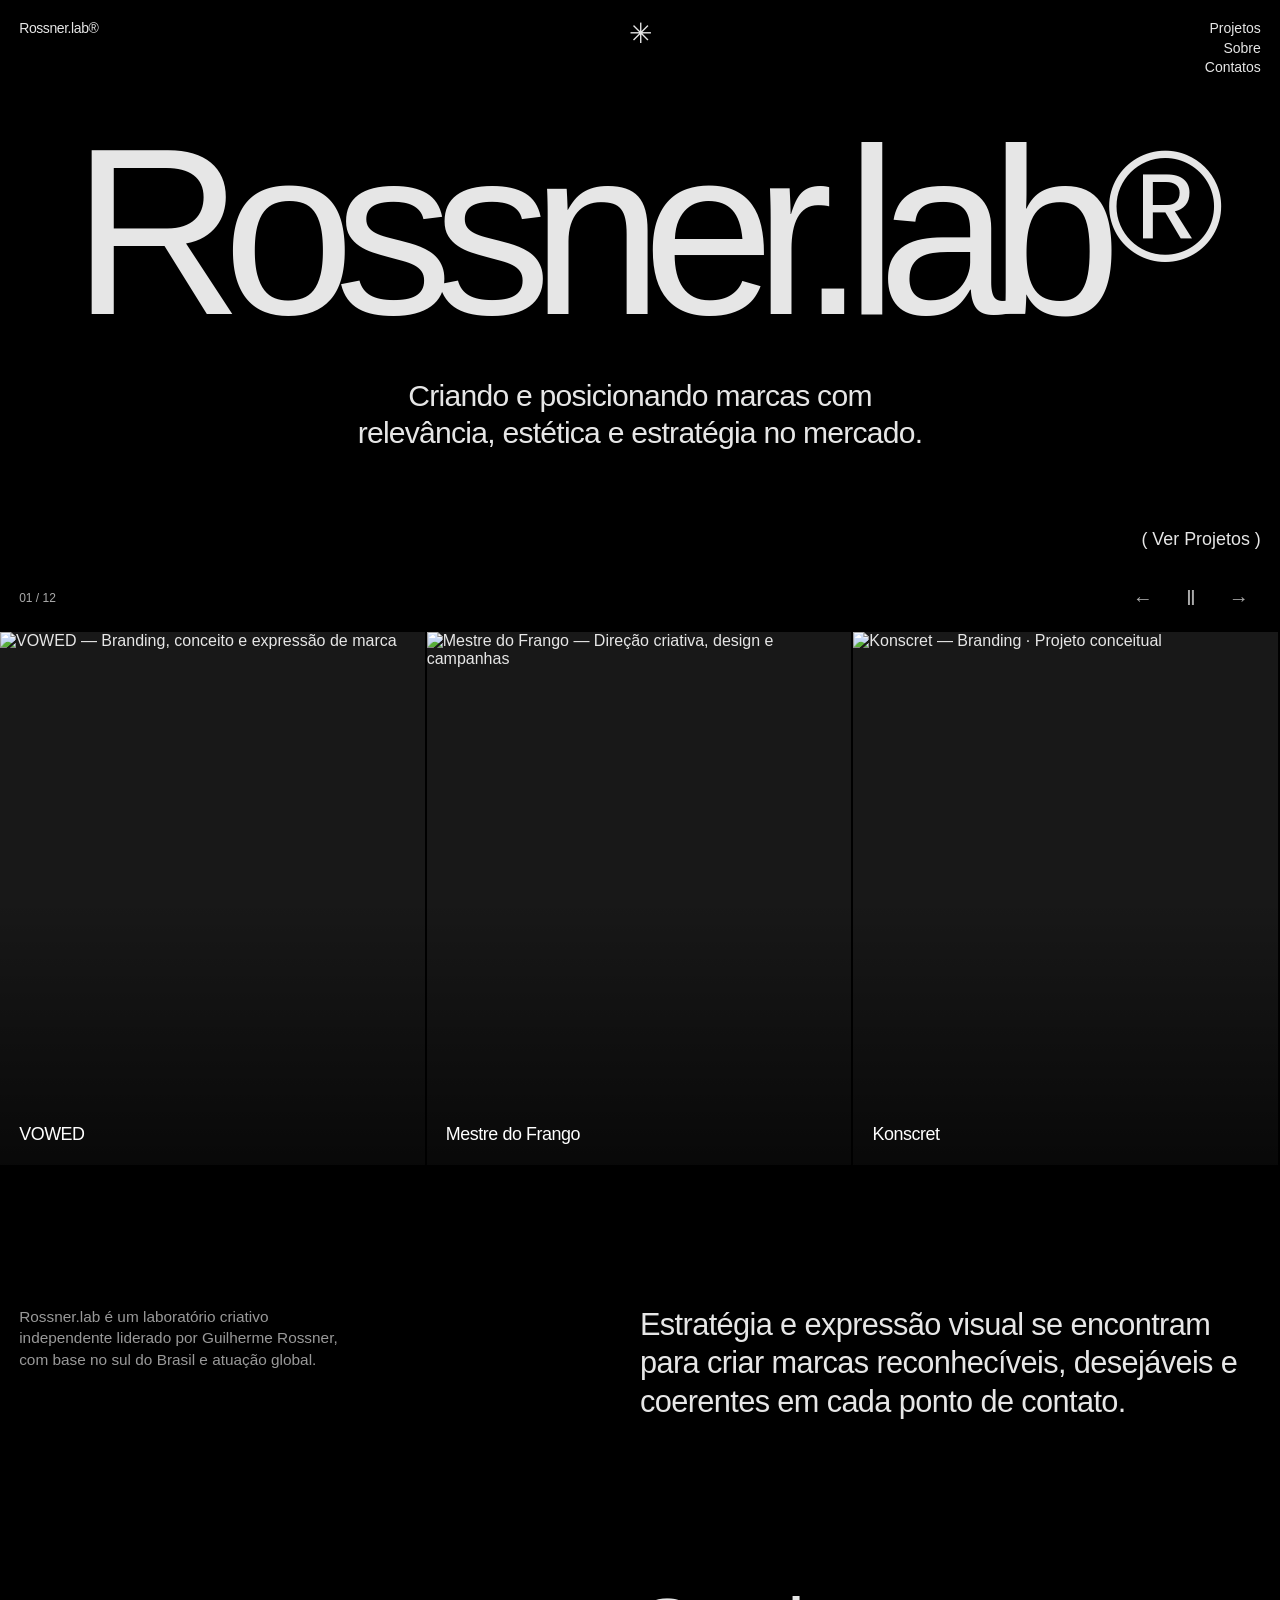
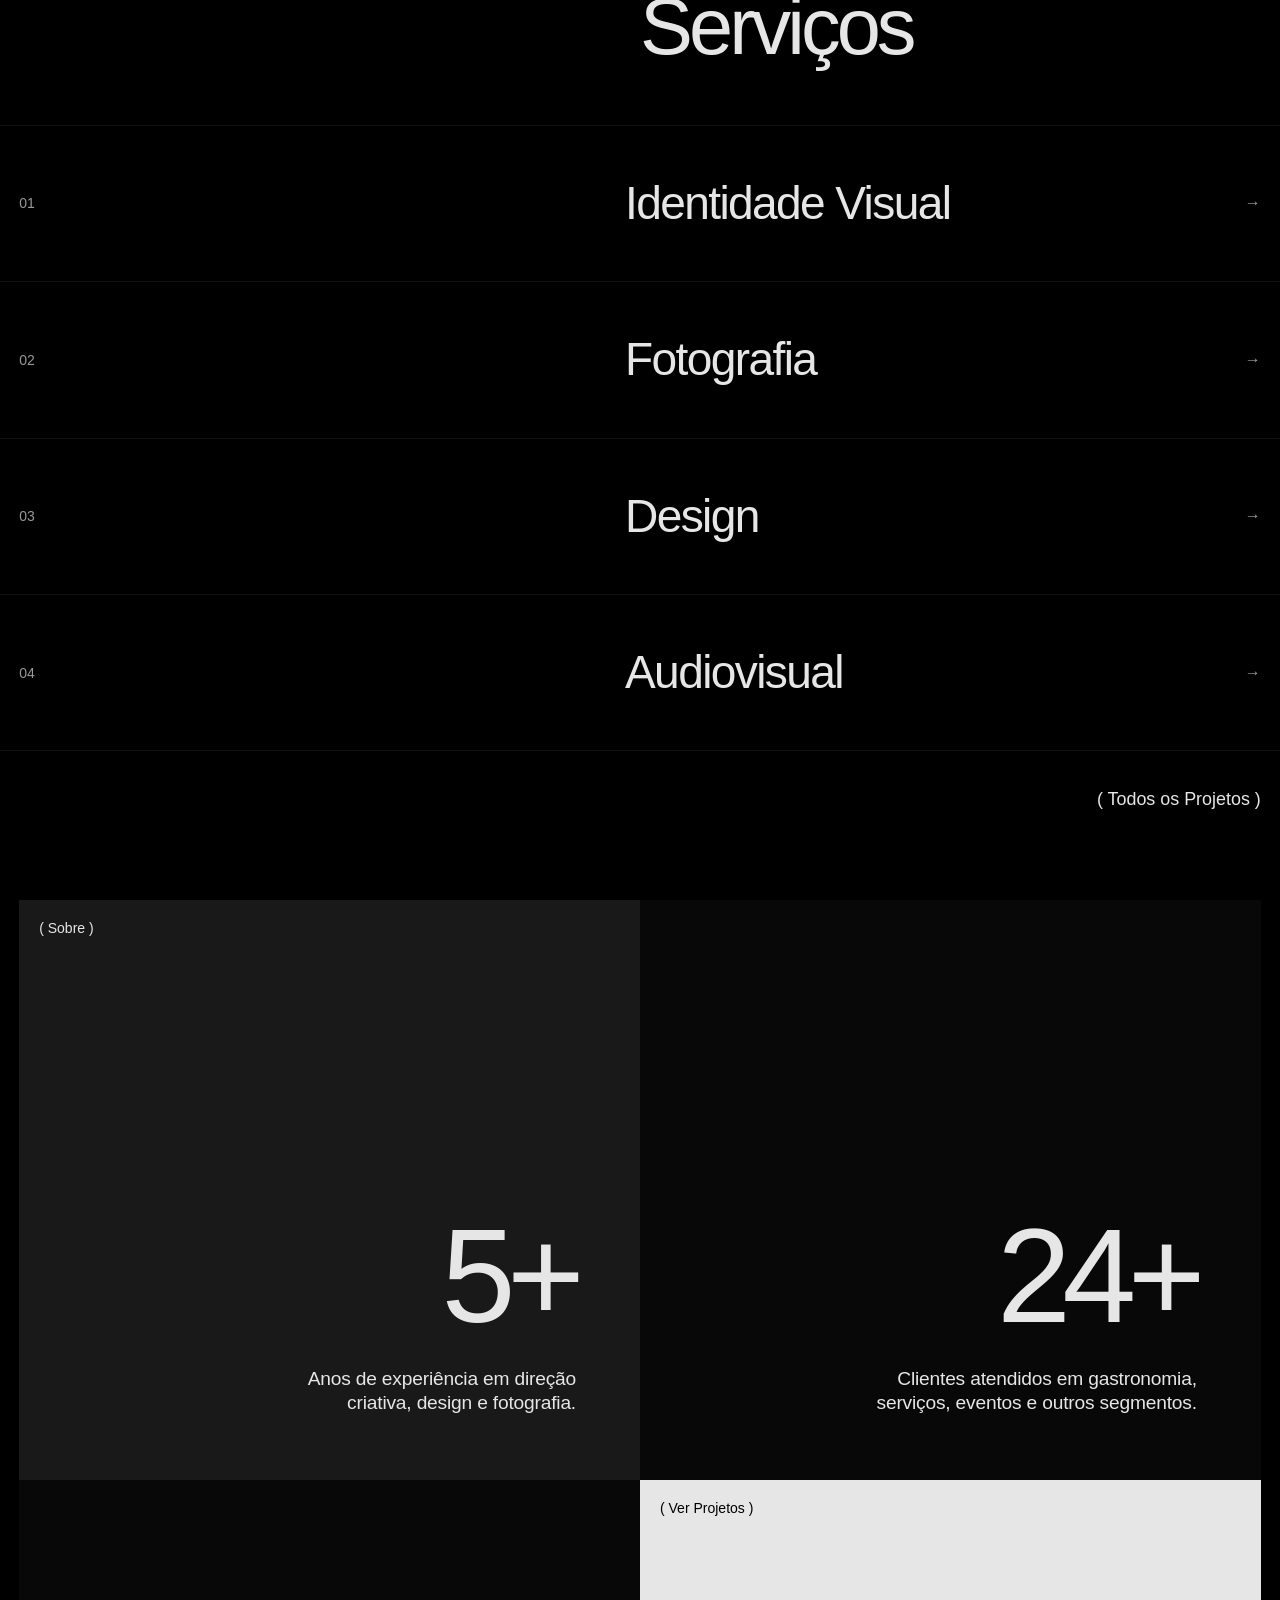
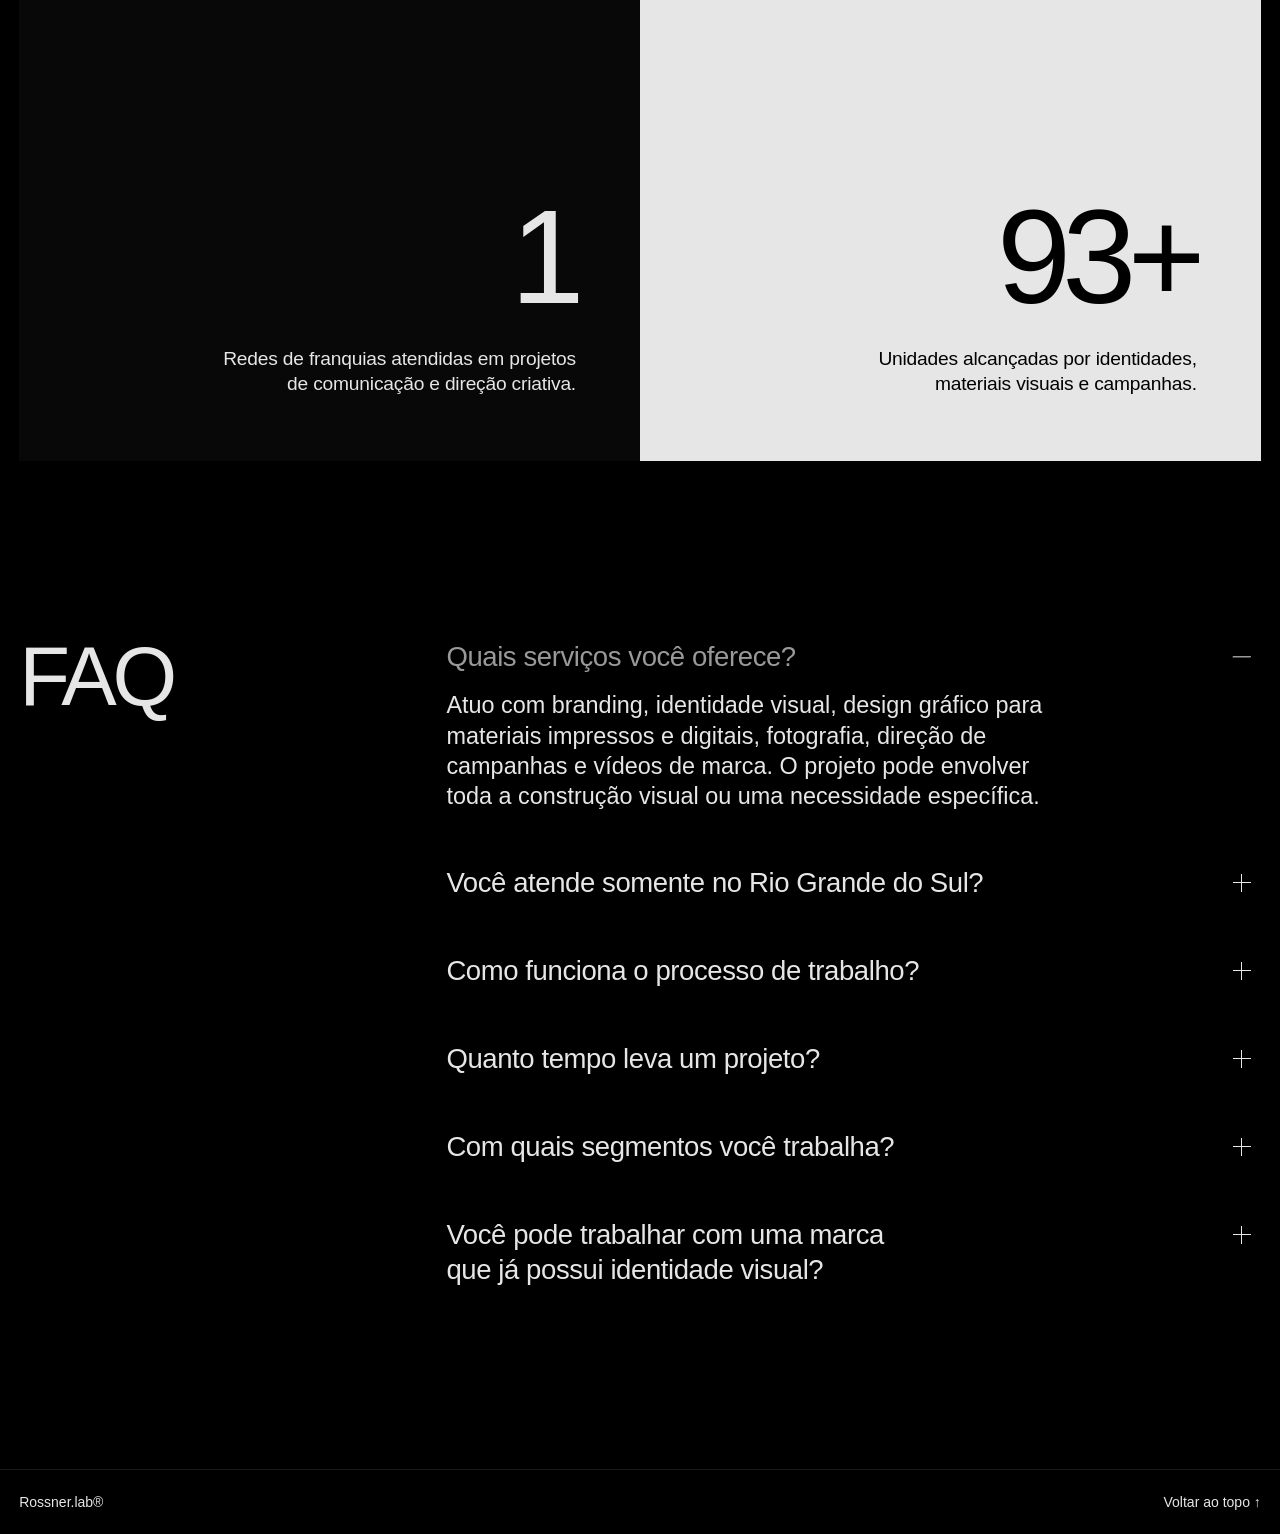
==== index.html @ 7d785ae7 "Add files via upload" ====
<!doctype html>
<html lang="pt-BR">
<head>
  <meta charset="utf-8">
  <meta name="viewport" content="width=device-width, initial-scale=1">
  <meta name="color-scheme" content="dark">
  <meta name="description" content="Rossner.lab é um laboratório criativo independente liderado por Guilherme Rossner. Estratégia, identidade visual, fotografia, design e audiovisual.">
  <title>Rossner.lab® — Laboratório criativo</title>
  <link rel="icon" type="image/svg+xml" href="data:image/svg+xml,%3Csvg xmlns='http://www.w3.org/2000/svg' viewBox='0 0 32 32'%3E%3Crect width='32' height='32' fill='%23000'/%3E%3Ctext x='5' y='25' font-family='Arial' font-size='26' fill='%23e6e6e6'%3ER%3C/text%3E%3C/svg%3E">
  <link rel="stylesheet" href="styles.css">
  <link rel="stylesheet" href="portfolio.css">
  <link rel="stylesheet" href="motion.css">
  <script src="app.js" defer></script>
  <script src="motion.js" defer></script>
</head>
<body>
  <a class="skip-link" href="#sobre">Pular para o conteúdo</a>
  <header class="header" id="inicio">
    <a class="brand" href="#inicio" aria-label="Rossner.lab — início">Rossner.lab®</a>
    <span class="asterisk" aria-hidden="true">✳</span>
    <nav aria-label="Navegação principal">
      <a href="projetos.html">Projetos</a>
      <a href="#sobre">Sobre</a>
      <a href="#contatos" data-contact>Contatos</a>
    </nav>
  </header>
  <main>
    <section class="hero" aria-labelledby="hero-title">
      <h1 id="hero-title">Rossner.lab<span class="registered">®</span></h1>
      <p class="hero-description">Criando e posicionando marcas com<br class="desktop-break"> relevância, estética e estratégia no mercado.</p>
      <a class="text-link hero-link" href="projetos.html">( Ver Projetos )</a>
    </section>

<!-- project-preview:start -->
    <section class="project-preview" aria-label="Prévia dos projetos" aria-roledescription="carrossel">
      <div class="preview-toolbar"><span class="preview-position" aria-live="off">01 / 12</span><div class="preview-controls" hidden>
        <button type="button" data-preview-prev aria-label="Projeto anterior">←</button>
        <button type="button" data-preview-pause aria-label="Pausar alternância automática">Ⅱ</button>
        <button type="button" data-preview-next aria-label="Próximo projeto">→</button>
      </div></div>
      <div class="preview-viewport"><div class="preview-track"><a class="project-card" data-categories="identidade-visual design fotografia" href="projetos/vowed.html" aria-label="Ver projeto VOWED"><img src="media/vowed/capa.webp" width="1000" height="1000" alt="VOWED — Branding, conceito e expressão de marca" loading="eager" decoding="async"><div class="card-caption"><span>VOWED</span><span class="card-year">2026</span></div><span class="card-open" aria-hidden="true">↗</span></a><a class="project-card" data-categories="design fotografia" href="projetos/mestre-do-frango.html" aria-label="Ver projeto Mestre do Frango"><img src="media/mestre-do-frango/capa.webp" width="1000" height="1000" alt="Mestre do Frango — Direção criativa, design e campanhas" loading="eager" decoding="async"><div class="card-caption"><span>Mestre do Frango</span><span class="card-year">Atual</span></div><span class="card-open" aria-hidden="true">↗</span></a><a class="project-card" data-categories="identidade-visual" href="projetos/konscret.html" aria-label="Ver projeto Konscret"><img src="media/konscret/capa.webp" width="1000" height="1000" alt="Konscret — Branding · Projeto conceitual" loading="lazy" decoding="async"><div class="card-caption"><span>Konscret</span><span class="card-year">2025</span></div><span class="card-open" aria-hidden="true">↗</span></a><a class="project-card" data-categories="identidade-visual" href="projetos/decorvitri.html" aria-label="Ver projeto Decorvitri"><img src="media/decorvitri/capa.webp" width="1000" height="1000" alt="Decorvitri — Branding" loading="lazy" decoding="async"><div class="card-caption"><span>Decorvitri</span><span class="card-year">2024</span></div><span class="card-open" aria-hidden="true">↗</span></a><a class="project-card" data-categories="design" href="projetos/haus.html" aria-label="Ver projeto Haus"><img src="media/haus/capa.webp" width="1000" height="1000" alt="Haus — Design de etiquetas" loading="lazy" decoding="async"><div class="card-caption"><span>Haus</span><span class="card-year">2025</span></div><span class="card-open" aria-hidden="true">↗</span></a><a class="project-card" data-categories="fotografia audiovisual" href="projetos/hako.html" aria-label="Ver projeto Hako"><img src="media/hako/capa.webp" width="1000" height="1000" alt="Hako — Fotografia e audiovisual" loading="lazy" decoding="async"><div class="card-caption"><span>Hako</span><span class="card-year">2023–2024</span></div><span class="card-open" aria-hidden="true">↗</span></a><a class="project-card" data-categories="identidade-visual" href="projetos/morada-blindada.html" aria-label="Ver projeto Morada Blindada"><img src="media/morada-blindada/capa.webp" width="1000" height="1000" alt="Morada Blindada — Rebranding" loading="lazy" decoding="async"><div class="card-caption"><span>Morada Blindada</span><span class="card-year">2024</span></div><span class="card-open" aria-hidden="true">↗</span></a><a class="project-card" data-categories="fotografia audiovisual design" href="projetos/america-steak-house.html" aria-label="Ver projeto America Steak House"><img src="media/america-steak-house/capa.webp" width="1000" height="1000" alt="America Steak House — Reposicionamento nas redes sociais, design e imagem" loading="lazy" decoding="async"><div class="card-caption"><span>America Steak House</span><span class="card-year">2024–2025</span></div><span class="card-open" aria-hidden="true">↗</span></a><a class="project-card" data-categories="identidade-visual" href="projetos/por-ju.html" aria-label="Ver projeto Por Ju"><img src="media/por-ju/capa.webp" width="1000" height="1000" alt="Por Ju — Branding" loading="lazy" decoding="async"><div class="card-caption"><span>Por Ju</span><span class="card-year">2024</span></div><span class="card-open" aria-hidden="true">↗</span></a><a class="project-card" data-categories="audiovisual" href="projetos/raro-aroma.html" aria-label="Ver projeto Raro Aroma"><img src="media/raro-aroma/capa.webp" width="1000" height="1000" alt="Raro Aroma — Audiovisual para redes sociais" loading="lazy" decoding="async"><div class="card-caption"><span>Raro Aroma</span><span class="card-year">2024</span></div><span class="card-open" aria-hidden="true">↗</span></a><a class="project-card" data-categories="audiovisual" href="projetos/pepperoni.html" aria-label="Ver projeto Pepperoni"><img src="media/pepperoni/capa.webp" width="1000" height="1000" alt="Pepperoni — Audiovisual para redes sociais" loading="lazy" decoding="async"><div class="card-caption"><span>Pepperoni</span><span class="card-year">2024</span></div><span class="card-open" aria-hidden="true">↗</span></a><a class="project-card" data-categories="audiovisual" href="projetos/tomodachi.html" aria-label="Ver projeto Tomodachi"><img src="media/tomodachi/capa.webp" width="1000" height="1000" alt="Tomodachi — Audiovisual para redes sociais" loading="lazy" decoding="async"><div class="card-caption"><span>Tomodachi</span><span class="card-year">2023</span></div><span class="card-open" aria-hidden="true">↗</span></a></div></div>
    </section>
    <!-- project-preview:end -->

    <section class="about" id="sobre" aria-label="Sobre o laboratório">
      <p class="about-intro">Rossner.lab é um laboratório criativo independente liderado por Guilherme Rossner, com base no sul do Brasil e atuação global.</p>
      <p class="philosophy">Estratégia e expressão visual se encontram para criar marcas reconhecíveis, desejáveis e coerentes em cada ponto de contato.</p>
    </section>

    <section class="services" id="servicos" aria-labelledby="services-title">
      <h2 id="services-title">Serviços</h2>
      <ol class="services-list">
        <li><a href="projetos.html?categoria=identidade-visual"><span class="service-number">01</span><span>Identidade Visual</span><span class="arrow" aria-hidden="true">→</span></a></li>
        <li><a href="projetos.html?categoria=fotografia"><span class="service-number">02</span><span>Fotografia</span><span class="arrow" aria-hidden="true">→</span></a></li>
        <li><a href="projetos.html?categoria=design"><span class="service-number">03</span><span>Design</span><span class="arrow" aria-hidden="true">→</span></a></li>
        <li><a href="projetos.html?categoria=audiovisual"><span class="service-number">04</span><span>Audiovisual</span><span class="arrow" aria-hidden="true">→</span></a></li>
      </ol>
      <div class="all-projects"><a class="text-link" href="projetos.html">( Todos os Projetos )</a></div>
    </section>

    <section class="experience" aria-label="Experiência em números">
      <article class="stat stat-highlight">
        <a class="stat-link" href="#sobre">( Sobre )</a>
        <div class="stat-content"><p class="stat-number">6+</p><p class="stat-description">Anos de experiência em direção<br class="desktop-break"> criativa, design e fotografia.</p></div>
      </article>
      <article class="stat">
        <div class="stat-content"><p class="stat-number">25+</p><p class="stat-description">Clientes atendidos em gastronomia,<br class="desktop-break"> serviços, eventos e outros segmentos.</p></div>
      </article>
      <article class="stat">
        <div class="stat-content"><p class="stat-number">2</p><p class="stat-description">Redes de franquias atendidas em projetos<br class="desktop-break"> de comunicação e direção criativa.</p></div>
      </article>
      <article class="stat stat-light">
        <a class="stat-link" href="projetos.html">( Ver Projetos )</a>
        <div class="stat-content"><p class="stat-number">96+</p><p class="stat-description">Unidades alcançadas por identidades,<br class="desktop-break"> materiais visuais e campanhas.</p></div>
      </article>
    </section>

    <section class="faq" id="faq" aria-labelledby="faq-title">
      <h2 id="faq-title">FAQ</h2>
      <div class="faq-items">
        <details name="faq" open><summary>Quais serviços você oferece?<span class="toggle" aria-hidden="true"></span></summary><p>Atuo com branding, identidade visual, design gráfico para materiais impressos e digitais, fotografia, direção de campanhas e vídeos de marca. O projeto pode envolver toda a construção visual ou uma necessidade específica.</p></details>
        <details name="faq"><summary>Você atende somente no Rio Grande do Sul?<span class="toggle" aria-hidden="true"></span></summary><p>Projetos de branding e design podem ser conduzidos remotamente para clientes do Brasil e do exterior. Fotografias e vídeos são realizados no RS ou em outras localidades mediante planejamento de produção e deslocamento.</p></details>
        <details name="faq"><summary>Como funciona o processo de trabalho?<span class="toggle" aria-hidden="true"></span></summary><p>Começamos com uma conversa de diagnóstico para entender o negócio, o público e os objetivos do projeto. Depois, definimos direção, etapas, entregáveis e cronograma antes de iniciar a criação.</p></details>
        <details name="faq"><summary>Quanto tempo leva um projeto?<span class="toggle" aria-hidden="true"></span></summary><p>O prazo depende do escopo e da complexidade. Após o briefing, você recebe uma proposta com etapas, entregáveis e cronograma definidos com clareza.</p></details>
        <details name="faq"><summary>Com quais segmentos você trabalha?<span class="toggle" aria-hidden="true"></span></summary><p>Tenho experiência com gastronomia, serviços, franquias, eventos e campanhas. O trabalho é especialmente indicado para marcas de gastronomia, moda, eventos e negócios que valorizam estética, posicionamento estratégico e apresentação.</p></details>
        <details name="faq"><summary>Você pode trabalhar com uma marca<br class="desktop-break"> que já possui identidade visual?<span class="toggle" aria-hidden="true"></span></summary><p>Sim. Posso criar uma identidade do zero, reposicionar uma marca ou desenvolver materiais, campanhas, fotografias e vídeos a partir de uma identidade existente.</p></details>
      </div>
    </section>
  </main>
  <footer><a href="#inicio">Rossner.lab®</a><a href="#inicio">Voltar ao topo ↑</a></footer>
  <dialog id="contact-dialog" aria-labelledby="contact-title">
    <button class="close-dialog" type="button" aria-label="Fechar">×</button>
    <p class="dialog-eyebrow">Rossner.lab®</p>
    <h2 id="contact-title">Contatos</h2>
    <p>Informações de contato em breve.</p>
    <button class="back-button" type="button">Voltar à página inicial</button>
  </dialog>
</body>
</html>
---- styles.css ----
:root{color-scheme:dark;--bg:#000;--ink:#e6e6e6;--muted:#999;--line:#191919;--gutter:clamp(16px,1.5vw,32px)}
*{box-sizing:border-box}
html{scroll-behavior:smooth;scroll-padding-top:32px}
body{margin:0;background:var(--bg);color:var(--ink);font-family:Arial,Helvetica,sans-serif;font-size:16px;-webkit-font-smoothing:antialiased}
a{color:inherit;text-decoration:none}
button{font:inherit;color:inherit;cursor:pointer}
a,button,summary{-webkit-tap-highlight-color:transparent}
a:focus-visible,button:focus-visible,summary:focus-visible{outline:2px solid currentColor;outline-offset:6px}
::selection{background:#e6e6e6;color:#000}
.skip-link{position:fixed;top:12px;left:12px;z-index:20;padding:12px;background:var(--ink);color:#000;transform:translateY(-160%)}
.skip-link:focus{transform:translateY(0)}
.header{position:relative;display:flex;justify-content:space-between;align-items:flex-start;padding:20px var(--gutter);font-size:14px;line-height:1.25}
.brand{letter-spacing:-.03em}
.asterisk{position:absolute;left:50%;transform:translateX(-50%);font-size:28px;line-height:1}
.header nav{display:flex;flex-direction:column;text-align:right;gap:2px}
.header nav a:hover,footer a:hover{color:var(--muted)}
.hero{min-height:calc(100svh - 98px);max-height:1000px;display:flex;flex-direction:column;padding:0 var(--gutter) 24px}
.hero h1{font-size:18.5vw;line-height:1.04;letter-spacing:-.085em;font-weight:400;margin:12px 0 22px;white-space:nowrap;align-self:center}
.registered{display:inline-block;font-size:.67em;letter-spacing:-.1em;vertical-align:top;line-height:1.23;margin-left:.035em}
.hero-description{font-size:clamp(18px,2.35vw,34px);line-height:1.25;letter-spacing:-.025em;text-align:center;margin:0 auto;max-width:760px}
.text-link{font-size:clamp(16px,1.4vw,22px);display:inline-block;transition:opacity .2s}
.text-link:hover{opacity:.65}
.hero-link{margin-top:auto;align-self:flex-end;padding-top:64px}
.about{display:grid;grid-template-columns:1fr 1fr;gap:0;padding:clamp(110px,15vw,220px) var(--gutter) clamp(100px,13vw,190px)}
.about-intro{max-width:360px;padding-right:36px;color:var(--muted);font-size:clamp(14px,1.2vw,18px);line-height:1.4;margin:0}
.philosophy{margin:0;max-width:690px;font-size:clamp(20px,2.4vw,36px);line-height:1.25;letter-spacing:-.02em}
h2{font-weight:400;letter-spacing:-.05em}
.services h2{margin:0 0 58px 50%;font-size:clamp(40px,6.2vw,88px);line-height:1}
.services-list{list-style:none;margin:0;padding:0}
.services-list li{border-top:1px solid #111}
.services-list li:last-child{border-bottom:1px solid #111}
.services-list a{display:grid;grid-template-columns:1fr 1fr 30px;align-items:center;padding:clamp(28px,4vw,58px) var(--gutter);transition:background .2s}
.services-list a:hover{background:#111}
.service-number{font-size:14px;color:var(--muted)}
.services-list a>span:nth-child(2){font-size:clamp(26px,3.6vw,50px);line-height:1.15;letter-spacing:-.035em}
.arrow{text-align:right;color:var(--muted);transition:transform .2s}
.services-list a:hover .arrow{transform:translateX(4px);color:var(--ink)}
.all-projects{text-align:right;padding:38px var(--gutter) 90px}
.experience{display:grid;grid-template-columns:repeat(2,minmax(0,1fr));margin:0 var(--gutter)}
.stat{aspect-ratio:1.07;position:relative;display:flex;align-items:flex-end;justify-content:flex-end;padding:clamp(26px,5vw,76px);background:#080808}
.stat-highlight{background:#191919}
.stat-light{background:#e6e6e6;color:#000}
.stat-link{position:absolute;top:20px;left:20px;font-size:14px}
.stat-link:hover{text-decoration:underline;text-underline-offset:4px}
.stat-content{text-align:right}
.stat-number{font-size:clamp(70px,10.4vw,156px);font-weight:400;line-height:1;letter-spacing:-.065em;margin:0 0 24px}
.stat-description{font-size:clamp(14px,1.5vw,22px);line-height:1.3;letter-spacing:-.01em;margin:0}
.faq{display:grid;grid-template-columns:1fr 2fr;gap:20px;padding:clamp(100px,14vw,220px) var(--gutter) clamp(100px,10vw,160px)}
.faq h2{font-size:clamp(60px,6.5vw,100px);line-height:.9;margin:0}
.faq details{padding-bottom:clamp(32px,4.2vw,64px)}
.faq summary{position:relative;padding-right:54px;list-style:none;cursor:pointer;font-size:clamp(20px,2.15vw,32px);line-height:1.25;letter-spacing:-.015em}
.faq summary::-webkit-details-marker{display:none}
.faq details[open] summary{color:var(--muted)}
.faq p{max-width:680px;width:75%;font-size:clamp(18px,1.83vw,28px);line-height:1.3;margin:16px 0 0}
.toggle{position:absolute;right:10px;top:.3em;width:18px;height:18px}
.toggle:before,.toggle:after{content:"";position:absolute;background:currentColor}
.toggle:before{left:0;right:0;top:8px;height:1px}
.toggle:after{top:0;bottom:0;left:8px;width:1px;transition:transform .2s}
details[open] .toggle:after{transform:rotate(90deg)}
footer{border-top:1px solid var(--line);padding:24px var(--gutter);display:flex;justify-content:space-between;gap:20px;font-size:14px}
dialog{background:#111;color:var(--ink);border:1px solid #333;width:min(760px,calc(100% - 32px));padding:clamp(28px,5vw,64px);max-height:85svh}
dialog::backdrop{background:rgb(0 0 0 / .85);backdrop-filter:blur(8px)}
dialog h2{font-size:clamp(34px,5vw,64px);margin:40px 0 20px;line-height:1.05}
dialog p{font-size:18px;line-height:1.4;color:#aaa}
dialog .dialog-eyebrow{font-size:14px;padding-right:32px}
.close-dialog{position:absolute;top:14px;right:18px;background:none;border:0;font-size:32px;width:44px;height:44px}
.back-button{padding:14px 0;background:none;border:0;border-bottom:1px solid #888;margin-top:32px;font-size:16px}
body:has(dialog[open]){overflow:hidden}
@media(min-width:1600px){main,.header,footer{max-width:1920px;margin-left:auto;margin-right:auto}.hero h1{font-size:min(18.5vw,355px)}}
@media(max-width:700px){
 .header{padding-top:18px}.hero{min-height:72svh;max-height:none;padding-top:28px}.hero h1{font-size:18vw;margin-bottom:24px}.hero-description{max-width:360px;font-size:18px}.hero-link{padding-top:80px}
 .about{grid-template-columns:1fr;gap:48px;padding-top:100px;padding-bottom:90px}.about-intro{max-width:310px;padding:0}.philosophy{max-width:490px;font-size:25px}
 .services h2{margin-left:var(--gutter);margin-bottom:34px}.services-list a{grid-template-columns:50px 1fr 20px;padding-block:28px}.services-list a>span:nth-child(2){font-size:28px}.all-projects{padding-top:28px;padding-bottom:70px}
 .stat{min-height:260px;aspect-ratio:auto;padding:52px 20px 26px}.stat-number{font-size:64px;margin-bottom:18px}.stat-description{font-size:14px}.stat-link{top:14px;left:14px}.desktop-break{display:none}
 .faq{grid-template-columns:1fr;padding-top:100px;gap:50px}.faq h2{font-size:64px}.faq summary{font-size:21px;padding-right:34px}.faq p{font-size:18px;width:100%;padding-right:22px}.faq details{padding-bottom:34px}.toggle{right:2px}
}
@media(max-width:380px){.experience{grid-template-columns:1fr}.stat{min-height:300px}.stat-number{font-size:84px}.stat-description{font-size:16px}.hero-description{font-size:17px}}
@media(prefers-reduced-motion:reduce){html{scroll-behavior:auto}*,*:before,*:after{transition:none!important}}
---- portfolio.css ----
/* Galeria e estudos de caso — Rossner.lab */
.sr-only{position:absolute;width:1px;height:1px;padding:0;margin:-1px;overflow:hidden;clip:rect(0,0,0,0);white-space:nowrap;border:0}
[hidden]{display:none!important}
.projects-intro{text-align:center;padding:60px var(--gutter) 76px}
.projects-intro h1{font-weight:400;font-size:clamp(64px,11.6vw,172px);line-height:1;letter-spacing:-.075em;margin:0 0 38px;display:inline-flex;align-items:flex-start}
.projects-intro sup{font-size:.26em;color:#999;letter-spacing:-.03em;font-weight:400;margin:8px 0 0 12px;line-height:1.2}
.projects-intro p{font-size:clamp(18px,2vw,28px);line-height:1.3;margin:0 auto;max-width:650px;letter-spacing:-.02em}
.filter-wrap{position:sticky;top:0;z-index:5;background:rgba(0,0,0,.95);backdrop-filter:blur(12px)}
.project-filters{display:flex;justify-content:center;gap:clamp(18px,3vw,50px);padding:24px var(--gutter);flex-wrap:wrap}
.project-filters button{border:0;background:transparent;color:#999;font-size:clamp(14px,1.3vw,18px);padding:10px 0;transition:color .2s;white-space:nowrap}
.project-filters button:hover,.project-filters button[aria-pressed=true]{color:#fff}
.project-filters button[aria-pressed=true]{text-decoration:underline;text-underline-offset:8px;text-decoration-thickness:1px}
.project-grid{display:grid;grid-template-columns:repeat(2,minmax(0,1fr));gap:2px;background:#000}
.project-card{position:relative;display:block;aspect-ratio:1;overflow:hidden;background:#181818;isolation:isolate}
.project-card img{display:block;width:100%;height:100%;object-fit:cover;transition:transform .7s cubic-bezier(.2,.6,.3,1)}
.project-card:after{content:"";position:absolute;inset:50% 0 0;background:linear-gradient(transparent,rgba(0,0,0,.65));pointer-events:none}
.card-caption{position:absolute;z-index:1;bottom:24px;left:var(--gutter);right:var(--gutter);display:flex;align-items:flex-end;gap:20px;justify-content:space-between;font-size:clamp(16px,1.8vw,26px);color:white;letter-spacing:-.025em}
.card-year{font-size:14px;white-space:nowrap;opacity:.8}
.card-open{position:absolute;z-index:1;right:24px;top:24px;font-size:26px;color:#fff;text-shadow:0 1px 12px #000;opacity:0;transform:translate(-6px,6px);transition:opacity .2s,transform .2s}
.project-card:hover img,.project-card:focus-visible img{transform:scale(1.035)}
.project-card:hover .card-open,.project-card:focus-visible .card-open{opacity:1;transform:none}
.project-card:focus-visible{outline-offset:-6px;outline-color:white;z-index:2}
.header-overlay{position:absolute;z-index:3;top:0;left:0;right:0;color:#fff;text-shadow:0 1px 15px #000}
.header-overlay nav a:hover{color:white;text-decoration:underline;text-underline-offset:4px}
.case-hero{position:relative;height:100svh;min-height:540px;max-height:1400px;display:grid;place-items:center;isolation:isolate;overflow:hidden;background:#151515}
.case-cover{position:absolute;inset:0;z-index:-2;width:100%;height:100%;object-fit:cover}
.case-hero:before{content:"";position:absolute;inset:0;z-index:-1;background:linear-gradient(rgba(0,0,0,.28),rgba(0,0,0,.15) 35%,rgba(0,0,0,.36) 80%,rgba(0,0,0,.42))}
.case-hero-title{text-align:center;padding:100px 5vw;color:#fff;text-shadow:0 2px 45px rgba(0,0,0,.18)}
.case-hero h1{font-size:clamp(64px,11vw,180px);font-weight:400;letter-spacing:-.065em;line-height:.98;max-width:1400px;margin:0;text-wrap:balance}
.case-hero-title p{font-size:clamp(22px,2.7vw,42px);margin:42px 0 0;letter-spacing:-.03em}
.case-scroll{position:absolute;bottom:32px;left:50%;font-size:28px;transform:translateX(-50%);padding:12px}
.projects-back{position:fixed;bottom:24px;left:var(--gutter);z-index:9;display:inline-block;padding:14px 20px;border-radius:50px;background:rgba(0,0,0,.7);color:#fff;backdrop-filter:blur(16px);font-size:clamp(16px,1.6vw,24px);border:1px solid rgba(255,255,255,.15)}
.projects-back:hover{background:#e6e6e6;color:black}
.case-info{padding:clamp(70px,10vw,150px) var(--gutter) 0}
.case-statement{font-size:clamp(30px,4vw,64px);line-height:1.1;letter-spacing:-.04em;max-width:1200px;margin:0 0 clamp(60px,7vw,110px);text-wrap:pretty}
.case-facts{display:grid;grid-template-columns:repeat(3,minmax(0,1fr));gap:50px 44px;padding:60px 0;border-top:1px solid #222;border-bottom:1px solid #222;margin:0}
.case-facts dt{font-size:clamp(16px,1.5vw,22px);color:#999;margin-bottom:18px}
.case-facts dd{font-size:clamp(20px,2.2vw,34px);letter-spacing:-.03em;line-height:1.25;margin:0;max-width:460px}
.case-story{display:grid;grid-template-columns:1fr 1fr;gap:8vw;padding:clamp(70px,9vw,150px) var(--gutter)}
.case-story h2{font-size:clamp(28px,3.2vw,50px);line-height:1.12;margin:0 0 28px;letter-spacing:-.04em}
.case-story p{font-size:clamp(18px,1.7vw,26px);line-height:1.45;max-width:730px;color:#a9a9a9;margin:0}
.gallery-heading{display:flex;justify-content:space-between;align-items:baseline;padding:0 var(--gutter) 28px}
.gallery-heading h2{font-size:clamp(30px,3.2vw,48px);margin:0}
.gallery-heading span{color:#999;font-size:14px}
.case-films{padding-bottom:80px}
.film-grid{display:flex;justify-content:center;align-items:flex-start;gap:12px;padding:0 var(--gutter);flex-wrap:wrap}
.film{margin:0;min-width:0}
.film-landscape{flex:1 1 100%}
.film-portrait{flex:0 1 440px;width:calc(50% - 6px)}
.film video{display:block;background:#111;width:100%;height:auto;max-height:85svh;object-fit:contain}
.film figcaption{display:flex;gap:16px;justify-content:space-between;font-size:14px;line-height:1.3;color:#aaa;padding:16px 0}
.film figcaption a{font-size:20px;color:#eee;padding:0 10px}
.case-gallery{display:grid;grid-template-columns:repeat(2,minmax(0,1fr));gap:8px}
.gallery-item{margin:0;min-width:0;background:#111;display:flex;align-items:center}
.gallery-wide{grid-column:1/-1}
.gallery-image{display:block;position:relative;width:100%;padding:0;border:0;background:none;cursor:zoom-in;line-height:0}
.gallery-image img{width:100%;height:auto;display:block}
.gallery-image:focus-visible{outline-offset:-6px;outline-color:#fff;z-index:2}
.enlarge-icon{position:absolute;right:16px;bottom:16px;display:grid;place-items:center;width:36px;height:36px;border-radius:50%;background:rgba(0,0,0,.55);color:#fff;font-size:20px;line-height:1;opacity:0;transition:opacity .2s}
.gallery-image:hover .enlarge-icon,.gallery-image:focus-visible .enlarge-icon{opacity:1}
.gallery-photos{grid-template-columns:repeat(3,minmax(0,1fr));align-items:start}
.case-source{padding:40px var(--gutter);font-size:16px;text-align:right;color:#aaa}
.case-source a:hover{color:white}
.case-next{display:flex;justify-content:space-between;align-items:flex-end;gap:30px;padding:100px var(--gutter) 120px}
.case-next>a:first-child{font-size:16px;color:#aaa}
.next-title{font-size:clamp(30px,5vw,72px);letter-spacing:-.055em;line-height:1.1;text-align:right}
.next-title span{display:block;color:#999;font-size:14px;letter-spacing:0;margin-bottom:20px}
.case-page footer{padding-bottom:100px}
.lightbox{position:fixed;inset:0;margin:auto;width:100%;height:100%;max-width:none;max-height:none;background:rgba(0,0,0,.97);border:0;padding:64px 64px 40px;overflow:hidden}
.lightbox[open]{display:grid;grid-template-columns:1fr;place-items:center}
.lightbox::backdrop{background:#000}
.lightbox figure{margin:0;max-width:100%;max-height:100%;text-align:center;display:flex;flex-direction:column;align-items:center}
.lightbox figure img{display:block;max-width:100%;max-height:calc(100svh - 170px);object-fit:contain;width:auto;height:auto}
.lightbox figcaption{font-size:14px;color:#ccc;margin-top:20px;line-height:1.4}
.lightbox-prev,.lightbox-next{position:absolute;top:50%;transform:translateY(-50%);width:48px;height:60px;background:transparent;border:0;font-size:28px}
.lightbox-prev{left:8px}.lightbox-next{right:8px}
.lightbox-count{position:absolute;left:24px;top:28px;font-size:14px;color:#aaa}
.lightbox .close-dialog{top:14px;right:16px}
@media(max-width:700px){
 .projects-intro{padding:50px 16px 50px}.projects-intro h1{font-size:clamp(64px,14vw,100px);margin-bottom:26px}.projects-intro sup{margin-top:2px;margin-left:6px}.projects-intro p{font-size:18px;max-width:360px}.projects-intro br{display:none}
 .project-filters{gap:8px 20px;padding:14px 12px}.project-filters button{font-size:14px;padding:10px 0}.card-caption{left:14px;right:14px;bottom:14px;font-size:17px}.card-year{display:none}.card-open{display:none}
 .case-hero{min-height:500px;height:85svh}.case-hero h1{font-size:clamp(58px,12vw,84px)}.case-hero-title p{font-size:24px;margin-top:28px}.case-hero-title{padding-inline:24px}.case-scroll{bottom:20px}
 .case-facts{grid-template-columns:repeat(2,minmax(0,1fr));gap:30px 24px;padding:34px 0}.case-facts dt{margin-bottom:10px;font-size:14px}.case-facts dd{font-size:20px}
 .case-story{grid-template-columns:1fr;gap:46px;padding-block:66px}.case-story h2{font-size:30px;margin-bottom:18px}.case-story p{font-size:18px}
 .case-gallery{gap:4px}.gallery-photos{grid-template-columns:repeat(2,minmax(0,1fr))}.gallery-wide{grid-column:1/-1}.case-next{padding-block:70px 90px;flex-direction:column;align-items:flex-end}.next-title{font-size:38px}.case-films{padding-bottom:50px}.film-grid{gap:8px}.film figcaption{font-size:13px}.film-portrait{width:100%;flex-basis:440px}.projects-back{bottom:16px;padding:12px 16px;font-size:16px}
 .lightbox{padding:70px 16px 100px}.lightbox figure img{max-height:calc(100svh - 220px)}.lightbox-prev,.lightbox-next{top:auto;bottom:22px;transform:none}.lightbox-prev{left:calc(50% - 70px)}.lightbox-next{right:calc(50% - 70px)}
}
@media(max-width:420px){.project-grid{grid-template-columns:1fr}.project-card{aspect-ratio:1.05}.card-caption{font-size:21px}.card-year{display:inline}.case-gallery{grid-template-columns:1fr}.gallery-wide{grid-column:auto}}
---- motion.css ----
/* Movimento discreto, com rolagem nativa e preferência de acessibilidade. */
.hero{min-height:0;max-height:none;padding-bottom:18px}
.hero-link{margin-top:clamp(46px,6vw,100px);padding-top:0}
.project-preview{--visible:3;position:relative;padding-top:8px}
.preview-toolbar{display:flex;justify-content:space-between;align-items:center;padding:0 var(--gutter) 12px;gap:20px;color:#aaa;font-size:12px;font-variant-numeric:tabular-nums}
.preview-controls{display:flex;gap:4px}
.preview-controls button{background:transparent;border:0;padding:8px;min-width:44px;min-height:44px;font-size:20px;line-height:1;transition:color .2s}
.preview-controls button:hover{color:#fff}
.preview-viewport{overflow-x:auto;scrollbar-width:thin;touch-action:pan-y}
.preview-track{display:flex;align-items:stretch}
.preview-track>.project-card{flex:0 0 calc(100% / var(--visible));aspect-ratio:4/5;border-right:2px solid #000}
.preview-track .card-caption{font-size:clamp(17px,1.4vw,23px);bottom:20px}
.preview-track .card-year{display:none}
.preview-ready .preview-viewport{overflow:hidden}
.preview-ready .preview-track{transition:transform .85s cubic-bezier(.22,.68,.22,1);will-change:transform}
.preview-track.no-transition{transition:none}
.about{padding-top:clamp(85px,11vw,170px)}
.motion-ready .reveal{opacity:0;transform:translate3d(0,24px,0);transition:opacity .85s ease,transform .85s cubic-bezier(.2,.65,.25,1)}
.motion-ready .reveal.is-visible{opacity:1;transform:none}
.motion-ready .hero h1,.motion-ready .projects-intro h1,.motion-ready .case-hero-title{animation:arrival 1s cubic-bezier(.2,.65,.25,1) both}
.motion-ready .hero-description,.motion-ready .projects-intro p{animation:arrival 1s .12s cubic-bezier(.2,.65,.25,1) both}
.motion-ready .case-cover{transform:translate3d(0,var(--cover-offset,0px),0) scale(1.045)}
.stat-number{font-variant-numeric:tabular-nums}
.faq details[open] p{animation:arrival .4s ease both}
.next-title,.projects-back{transition:color .25s,background .25s,opacity .25s}
.next-title:hover{opacity:.65}
@keyframes arrival{from{opacity:0;transform:translate3d(0,20px,0)}to{opacity:1;transform:translate3d(0,0,0)}}
@media(max-width:900px){.project-preview{--visible:2}}
@media(max-width:600px){
 .hero{min-height:0;padding-top:20px}.hero-link{margin-top:60px;padding-top:0}
 .project-preview{--visible:1}.preview-track>.project-card{aspect-ratio:1}
 .preview-track .card-caption{font-size:22px}.preview-toolbar{padding-bottom:6px}
 .about{padding-top:80px}.header nav a{padding-block:3px}
}
@media(prefers-reduced-motion:reduce){
 html{scroll-behavior:auto}
 *,*:before,*:after{animation:none!important;transition:none!important}
 .motion-ready .reveal{opacity:1;transform:none}
 .motion-ready .case-cover{transform:none}
}
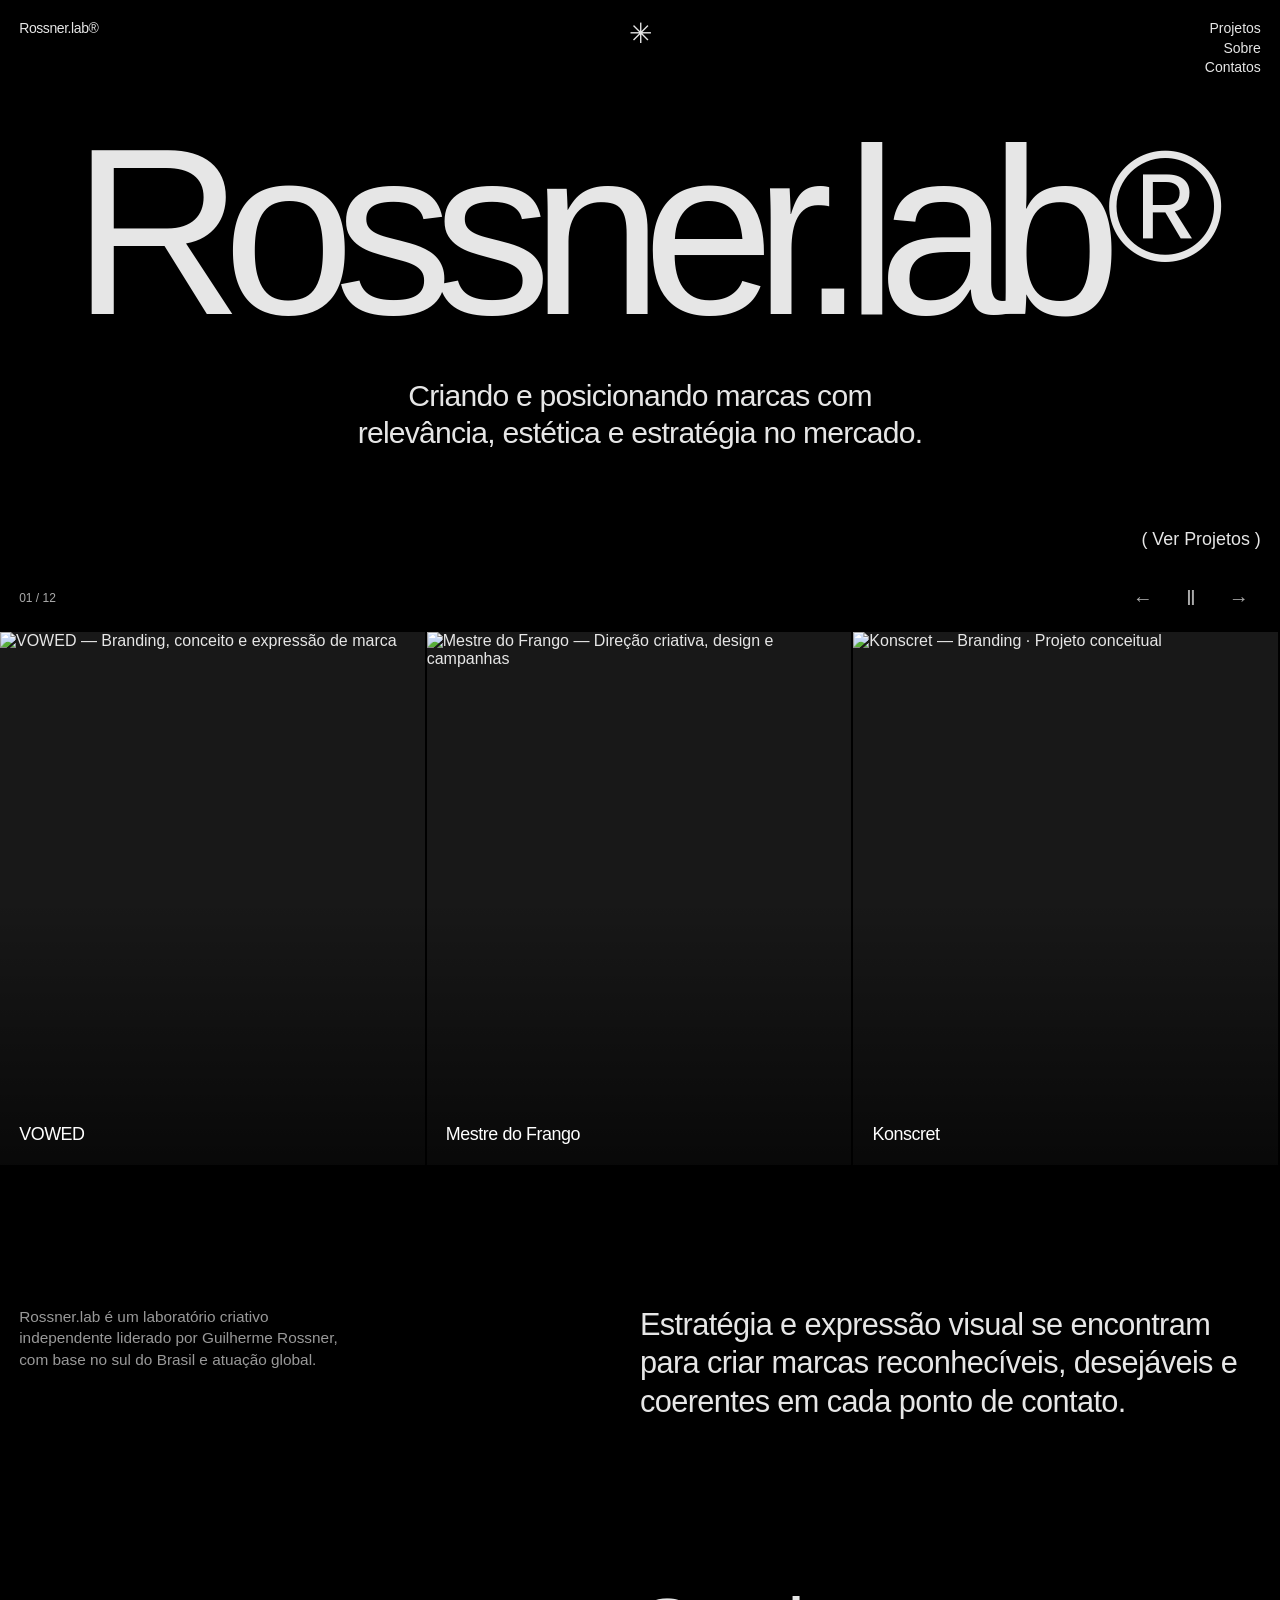
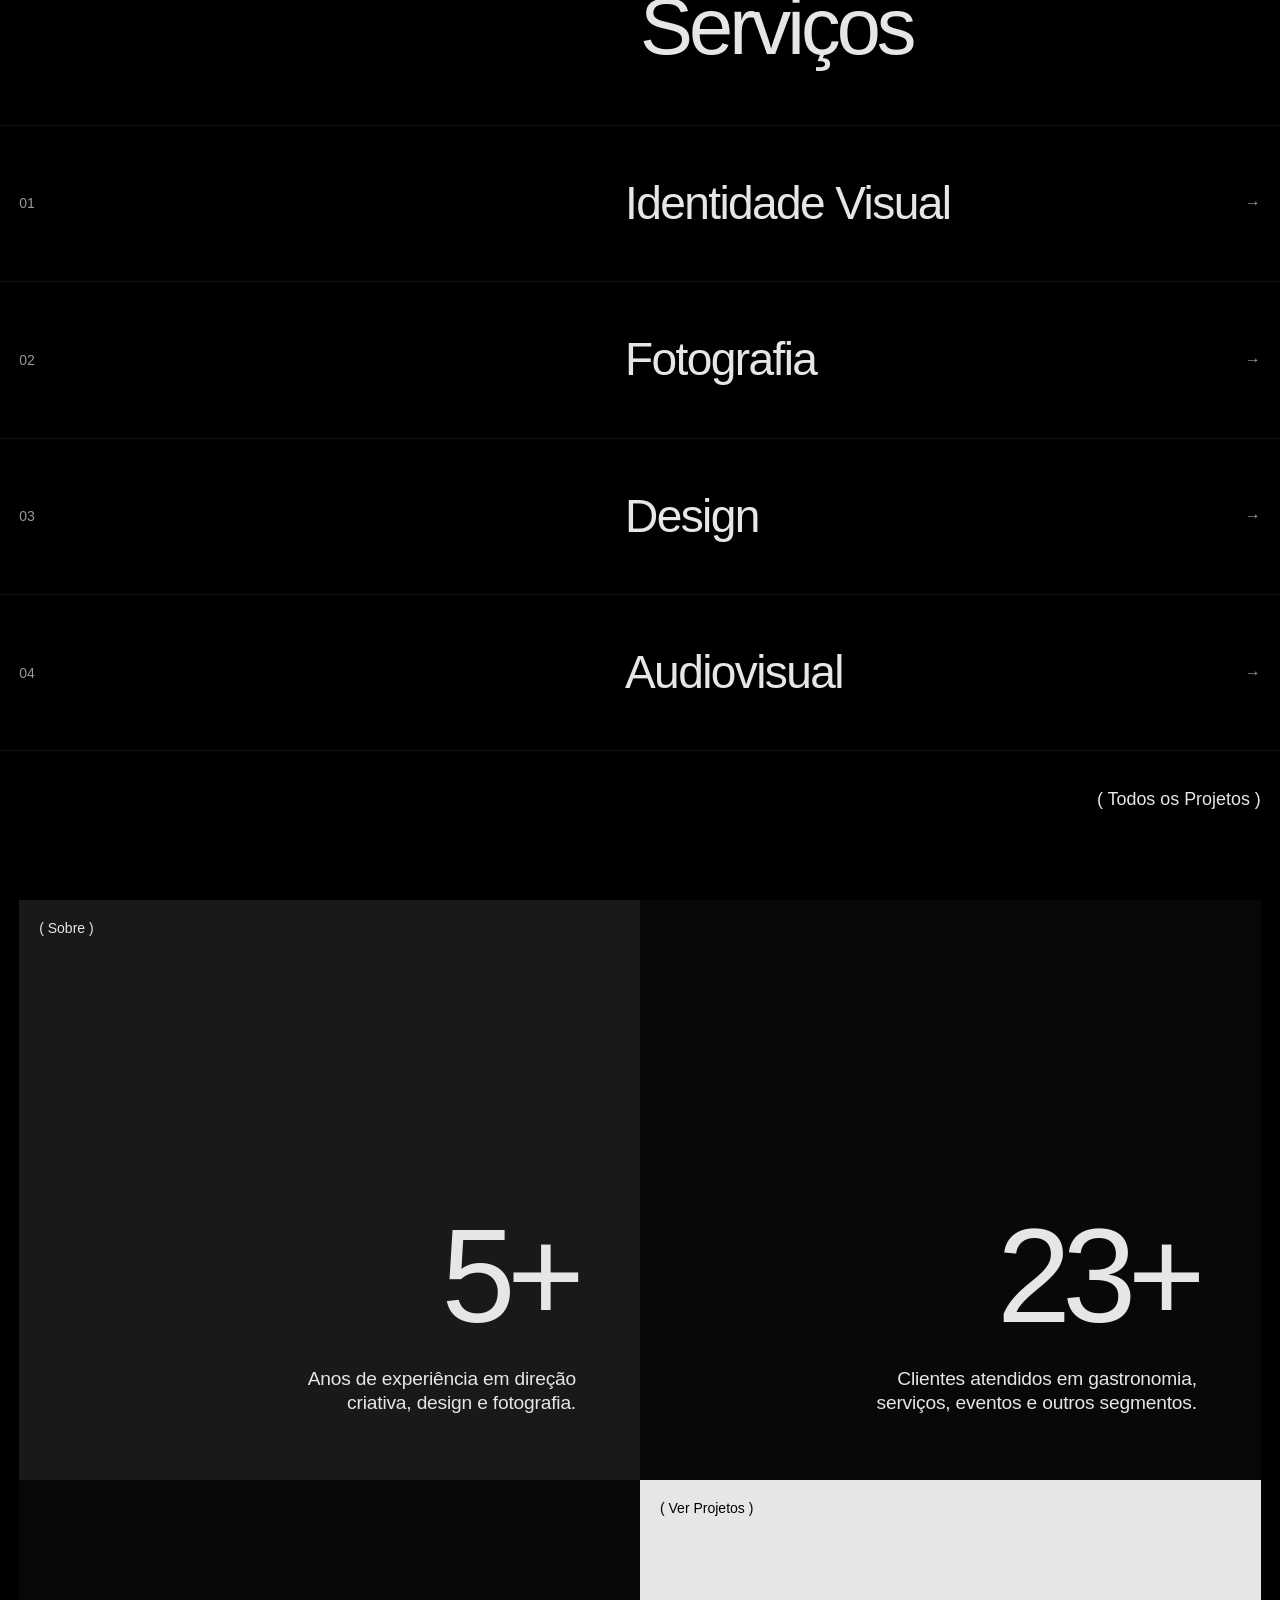
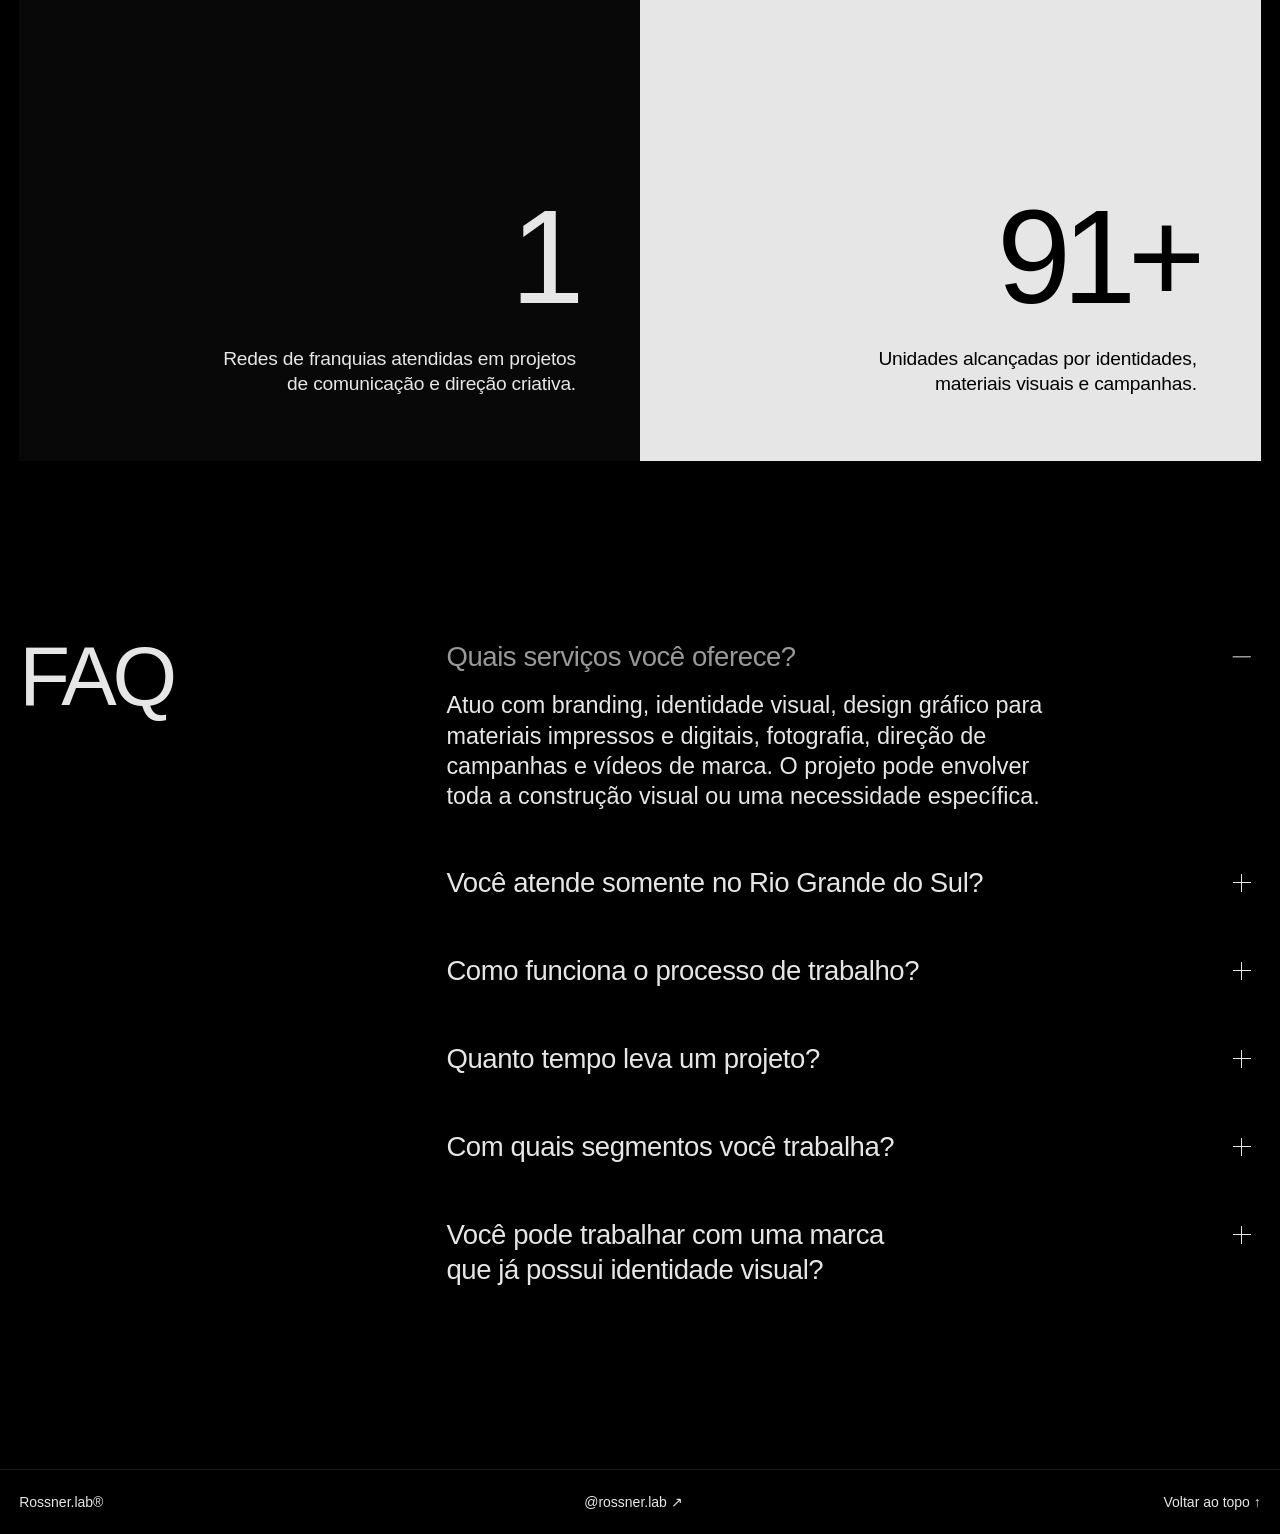
==== commit b965ac83: "Add files via upload" ====
--- a/index.html
+++ b/index.html
@@ -21,7 +21,7 @@
     <nav aria-label="Navegação principal">
       <a href="projetos.html">Projetos</a>
       <a href="#sobre">Sobre</a>
-      <a href="#contatos" data-contact>Contatos</a>
+      <a href="#contact-dialog" data-contact>Contatos</a>
     </nav>
   </header>
   <main>
@@ -87,12 +87,15 @@
       </div>
     </section>
   </main>
-  <footer><a href="#inicio">Rossner.lab®</a><a href="#inicio">Voltar ao topo ↑</a></footer>
+  <footer><a href="#inicio">Rossner.lab®</a><a class="footer-instagram" href="https://www.instagram.com/rossner.lab/" target="_blank" rel="noopener noreferrer" aria-label="Instagram @rossner.lab (abre em nova aba)">@rossner.lab ↗</a><a href="#inicio">Voltar ao topo ↑</a></footer>
   <dialog id="contact-dialog" aria-labelledby="contact-title">
     <button class="close-dialog" type="button" aria-label="Fechar">×</button>
     <p class="dialog-eyebrow">Rossner.lab®</p>
     <h2 id="contact-title">Contatos</h2>
-    <p>Informações de contato em breve.</p>
+    <div class="contact-links">
+      <a href="tel:+5551996176951"><span>Telefone</span>51 99617-6951</a>
+      <a href="mailto:rossnerguilherme@gmail.com"><span>E-mail</span>rossnerguilherme@gmail.com</a>
+    </div>
     <button class="back-button" type="button">Voltar à página inicial</button>
   </dialog>
 </body>
--- a/styles.css
+++ b/styles.css
@@ -76,3 +76,12 @@
 }
 @media(max-width:380px){.experience{grid-template-columns:1fr}.stat{min-height:300px}.stat-number{font-size:84px}.stat-description{font-size:16px}.hero-description{font-size:17px}}
 @media(prefers-reduced-motion:reduce){html{scroll-behavior:auto}*,*:before,*:after{transition:none!important}}
+
+/* Contatos e Instagram — versão para GitHub Pages. */
+.contact-links{display:grid;gap:24px;margin:30px 0 10px}
+.contact-links a{display:block;width:fit-content;max-width:100%;font-size:clamp(18px,3vw,28px);line-height:1.35;overflow-wrap:anywhere;padding:4px 0}
+.contact-links a span{display:block;font-size:14px;color:var(--muted);margin-bottom:7px}
+.contact-links a:hover{text-decoration:underline;text-underline-offset:5px}
+footer{align-items:center;flex-wrap:wrap}
+.footer-instagram{margin-left:auto;margin-right:auto}
+@media(max-width:540px){footer{gap:20px}footer>a:first-child{flex-basis:100%}.footer-instagram{margin:0 auto 0 0}}
